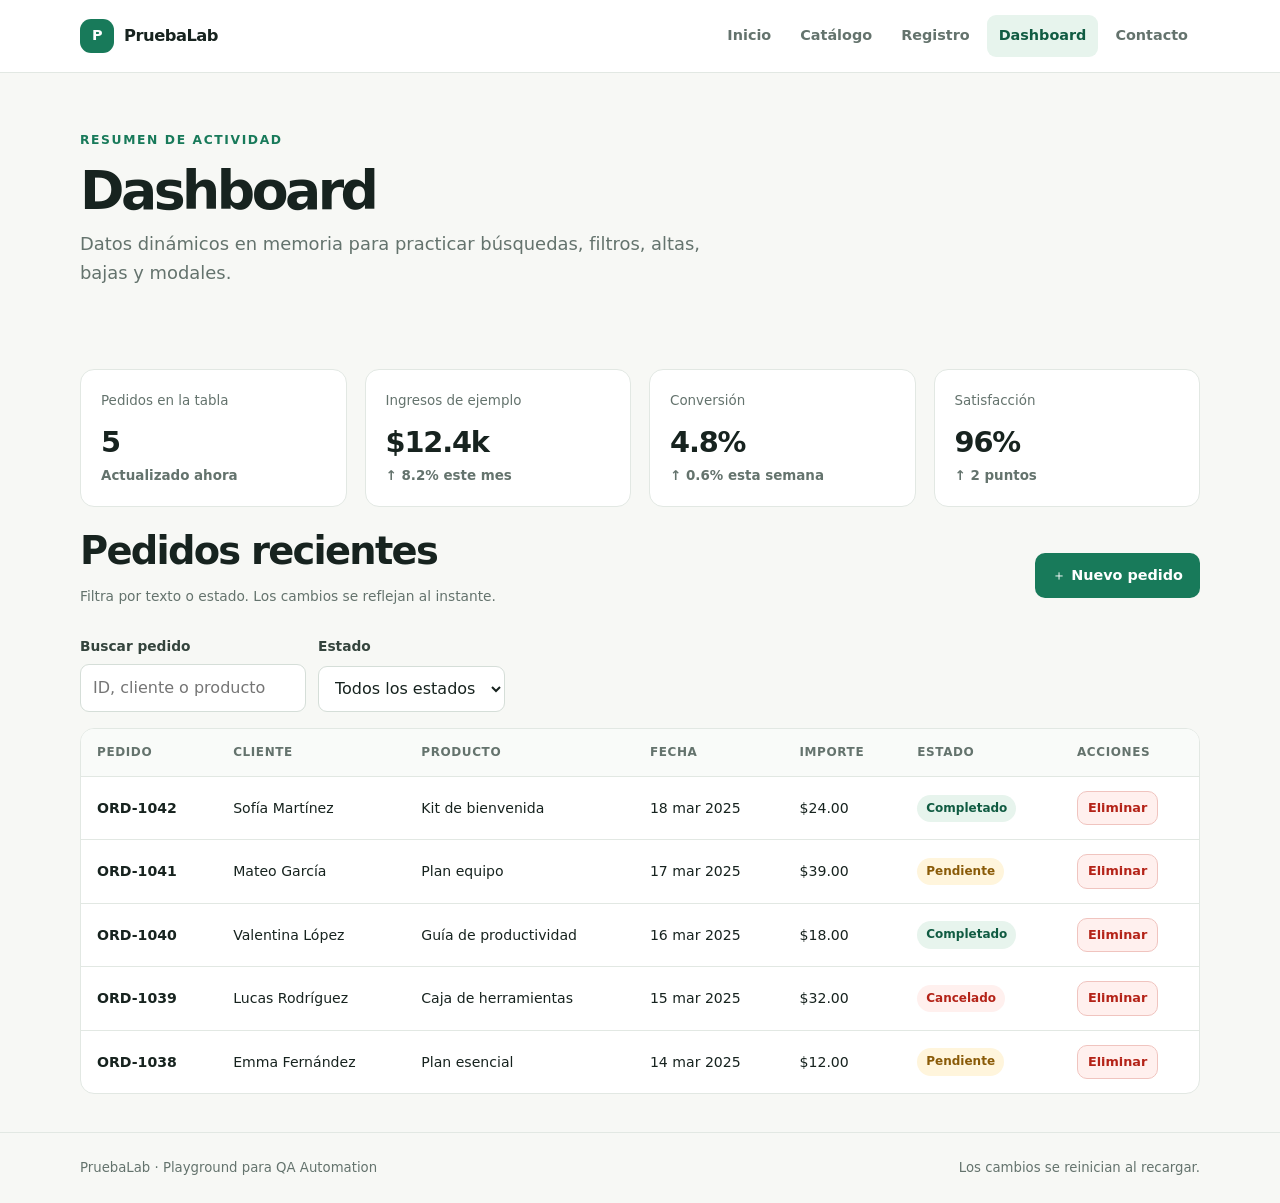
==== dashboard.html @ 6ac61b3a "feat: subir pagina web a git" ====
<!doctype html>
<html lang="es">
<head>
  <meta charset="utf-8">
  <meta name="viewport" content="width=device-width, initial-scale=1">
  <meta name="description" content="Dashboard interactivo con tabla, filtros, modal y alertas para pruebas E2E.">
  <title>Dashboard — PruebaLab</title>
  <link rel="stylesheet" href="styles.css">
  <script src="app.js" defer></script>
</head>
<body>
  <header class="site-header"><nav class="nav-wrap" aria-label="Navegación principal">
    <a class="brand" href="index.html"><span class="brand-mark" aria-hidden="true">P</span> PruebaLab</a>
    <button class="menu-toggle" type="button" data-nav-toggle aria-expanded="false" aria-label="Abrir menú">☰</button>
    <div class="nav-links" data-nav-links><a href="index.html" data-page-link>Inicio</a><a href="catalog.html" data-page-link>Catálogo</a><a href="form.html" data-page-link>Registro</a><a href="dashboard.html" data-page-link>Dashboard</a><a href="contact.html" data-page-link>Contacto</a></div>
  </nav></header>
  <main>
    <section class="page-intro"><div class="container"><p class="eyebrow">Resumen de actividad</p><h1>Dashboard</h1><p class="lead">Datos dinámicos en memoria para practicar búsquedas, filtros, altas, bajas y modales.</p></div></section>
    <section class="section section--compact"><div class="container">
      <div class="stats-grid">
        <article class="stat-card"><span>Pedidos en la tabla</span><strong id="order-total" data-testid="order-total">5</strong><span class="stat-change">Actualizado ahora</span></article>
        <article class="stat-card"><span>Ingresos de ejemplo</span><strong>$12.4k</strong><span class="stat-change">↑ 8.2% este mes</span></article>
        <article class="stat-card"><span>Conversión</span><strong>4.8%</strong><span class="stat-change">↑ 0.6% esta semana</span></article>
        <article class="stat-card"><span>Satisfacción</span><strong>96%</strong><span class="stat-change">↑ 2 puntos</span></article>
      </div>
      <div class="table-toolbar">
        <div><h2>Pedidos recientes</h2><p class="muted small">Filtra por texto o estado. Los cambios se reflejan al instante.</p></div>
        <button class="button" id="btn-open-modal" type="button" data-testid="open-modal">＋ Nuevo pedido</button>
      </div>
      <div class="toolbar-controls">
        <div class="field"><label for="table-search">Buscar pedido</label><input id="table-search" name="tableSearch" type="search" placeholder="ID, cliente o producto" data-testid="table-search"></div>
        <div class="field"><label for="status-filter">Estado</label><select id="status-filter" name="status" class="filter-select" data-testid="status-filter"><option value="all">Todos los estados</option><option value="Completado">Completado</option><option value="Pendiente">Pendiente</option><option value="Cancelado">Cancelado</option></select></div>
      </div>
      <div class="table-wrap" style="margin-top: 16px">
        <table aria-label="Pedidos recientes">
          <thead><tr><th scope="col">Pedido</th><th scope="col">Cliente</th><th scope="col">Producto</th><th scope="col">Fecha</th><th scope="col">Importe</th><th scope="col">Estado</th><th scope="col">Acciones</th></tr></thead>
          <tbody id="orders-table" data-testid="orders-table"></tbody>
        </table>
      </div>
    </div></section>
    <div class="modal-backdrop" id="order-modal" hidden>
      <section class="modal" role="dialog" aria-modal="true" aria-labelledby="modal-title" aria-describedby="modal-description">
        <div class="modal-header"><div><p class="eyebrow">Nuevo registro</p><h2 id="modal-title">Crear pedido</h2></div><button class="icon-button" id="btn-close-modal" type="button" aria-label="Cerrar modal">×</button></div>
        <p class="modal-body" id="modal-description">Completa los datos para agregar una fila a la tabla.</p>
        <form id="order-form">
          <div class="field"><label for="order-customer">Nombre del cliente</label><input id="order-customer" name="customer" required minlength="2" placeholder="Nombre Apellido"></div>
          <div class="field" style="margin-top: 15px"><label for="order-item">Producto</label><select id="order-item" name="item" required><option value="">Selecciona un producto</option><option>Kit de bienvenida</option><option>Plan esencial</option><option>Guía de productividad</option><option>Caja de herramientas</option><option>Plan equipo</option><option>Plantillas creativas</option></select></div>
          <div class="modal-actions" style="margin-top: 22px"><button class="button button--secondary" id="btn-cancel-modal" type="button">Cancelar</button><button class="button" id="btn-create-order" type="submit">Guardar pedido</button></div>
        </form>
      </section>
    </div>
    <div class="toast-region" id="toast-region" aria-live="polite" aria-atomic="true"></div>
  </main>
  <footer class="site-footer"><div class="container footer-inner"><span>PruebaLab · Playground para QA Automation</span><span>Los cambios se reinician al recargar.</span></div></footer>
</body>
</html>
---- styles.css ----
:root {
  color-scheme: light;
  --ink: #17231f;
  --muted: #64736d;
  --paper: #f7f8f5;
  --surface: #fff;
  --line: #e2e8e3;
  --brand: #187a5a;
  --brand-dark: #105b42;
  --brand-soft: #e7f4ed;
  --danger: #b42318;
  --danger-soft: #fff0ee;
  --warning: #8a5b08;
  --warning-soft: #fff5dc;
  --radius: 16px;
  --shadow: 0 14px 40px rgb(23 35 31 / 7%);
  font-family: Inter, ui-sans-serif, system-ui, -apple-system, BlinkMacSystemFont, "Segoe UI", sans-serif;
  font-synthesis: none;
  text-rendering: optimizeLegibility;
}

* { box-sizing: border-box; }

body {
  min-width: 320px;
  margin: 0;
  background: var(--paper);
  color: var(--ink);
  line-height: 1.6;
}

a { color: inherit; }
button, input, select, textarea { font: inherit; }
button, a, input, select, textarea { -webkit-tap-highlight-color: transparent; }
button { cursor: pointer; }

.site-header {
  position: sticky;
  z-index: 20;
  top: 0;
  border-bottom: 1px solid var(--line);
  background: rgb(255 255 255 / 94%);
  backdrop-filter: blur(12px);
}

.nav-wrap {
  display: flex;
  width: min(1120px, calc(100% - 40px));
  min-height: 72px;
  margin: auto;
  align-items: center;
  justify-content: space-between;
  gap: 24px;
}

.brand {
  display: inline-flex;
  align-items: center;
  gap: 10px;
  color: var(--ink);
  font-size: 1.02rem;
  font-weight: 800;
  letter-spacing: -.03em;
  text-decoration: none;
  white-space: nowrap;
}

.brand-mark {
  display: grid;
  width: 34px;
  height: 34px;
  place-items: center;
  border-radius: 11px;
  background: var(--brand);
  color: white;
  font-size: .9rem;
}

.nav-links {
  display: flex;
  align-items: center;
  gap: 5px;
}

.nav-links a {
  padding: 9px 12px;
  border-radius: 9px;
  color: var(--muted);
  font-size: .9rem;
  font-weight: 650;
  text-decoration: none;
}

.nav-links a:hover, .nav-links a[aria-current="page"] {
  background: var(--brand-soft);
  color: var(--brand-dark);
}

.menu-toggle {
  display: none;
  width: 42px;
  height: 42px;
  border: 1px solid var(--line);
  border-radius: 10px;
  background: white;
  color: var(--ink);
}

main { min-height: calc(100vh - 145px); }
.container { width: min(1120px, calc(100% - 40px)); margin: 0 auto; }
.section { padding: 64px 0; }
.section--compact { padding: 38px 0; }

.eyebrow {
  margin: 0 0 12px;
  color: var(--brand);
  font-size: .77rem;
  font-weight: 800;
  letter-spacing: .13em;
  text-transform: uppercase;
}

h1, h2, h3, p { margin-top: 0; }
h1 {
  max-width: 760px;
  margin-bottom: 18px;
  font-size: clamp(2.4rem, 6vw, 4.65rem);
  letter-spacing: -.065em;
  line-height: 1.03;
}
h2 { margin-bottom: 12px; font-size: clamp(1.7rem, 3vw, 2.45rem); letter-spacing: -.045em; line-height: 1.15; }
h3 { margin-bottom: 8px; font-size: 1.12rem; letter-spacing: -.02em; }
.lead { max-width: 650px; color: var(--muted); font-size: 1.12rem; }
.muted { color: var(--muted); }
.small { font-size: .86rem; }
.section-heading { display: flex; margin-bottom: 24px; align-items: end; justify-content: space-between; gap: 20px; }
.section-heading p { max-width: 550px; margin-bottom: 0; color: var(--muted); }

.hero { padding: 88px 0 78px; }
.hero-grid { display: grid; align-items: center; grid-template-columns: 1.1fr .9fr; gap: 54px; }
.hero h1 span { color: var(--brand); }
.hero-actions { display: flex; margin-top: 28px; flex-wrap: wrap; gap: 12px; }
.hero-note { display: flex; margin-top: 28px; align-items: center; gap: 10px; color: var(--muted); font-size: .9rem; }
.status-dot { width: 9px; height: 9px; border-radius: 50%; background: #27a36e; box-shadow: 0 0 0 4px #dff3e8; }

.hero-card {
  padding: 28px;
  border: 1px solid var(--line);
  border-radius: 24px;
  background: var(--surface);
  box-shadow: var(--shadow);
}
.hero-card-top { display: flex; margin-bottom: 26px; align-items: center; justify-content: space-between; }
.hero-card-top strong { font-size: .95rem; }
.code-dots { display: flex; gap: 5px; }
.code-dots span { width: 8px; height: 8px; border-radius: 50%; background: #d7dfd9; }
.code-sample { overflow: hidden; padding: 19px; border-radius: 13px; background: #17231f; color: #d9e8df; font: .83rem/1.9 ui-monospace, SFMono-Regular, Consolas, monospace; }
.code-sample .green { color: #9ce2b3; }
.code-sample .yellow { color: #f5d485; }
.metric-row { display: grid; margin-top: 20px; grid-template-columns: repeat(3, 1fr); gap: 10px; }
.metric { padding: 13px; border-radius: 12px; background: var(--paper); }
.metric strong { display: block; font-size: 1.12rem; }
.metric span { color: var(--muted); font-size: .74rem; }

.feature-grid, .product-grid, .stats-grid, .link-grid { display: grid; grid-template-columns: repeat(3, 1fr); gap: 18px; }
.card {
  padding: 23px;
  border: 1px solid var(--line);
  border-radius: var(--radius);
  background: var(--surface);
}
.card p:last-child { margin-bottom: 0; }
.feature-icon, .product-icon {
  display: grid;
  width: 43px;
  height: 43px;
  margin-bottom: 18px;
  place-items: center;
  border-radius: 13px;
  background: var(--brand-soft);
  color: var(--brand-dark);
  font-size: 1.2rem;
}
.link-card { display: block; color: inherit; text-decoration: none; transition: transform .18s ease, box-shadow .18s ease; }
.link-card:hover { transform: translateY(-3px); box-shadow: var(--shadow); }
.link-card .arrow { color: var(--brand); font-size: 1.2rem; }

.button {
  display: inline-flex;
  min-height: 44px;
  padding: 10px 16px;
  align-items: center;
  justify-content: center;
  gap: 8px;
  border: 1px solid transparent;
  border-radius: 10px;
  background: var(--brand);
  color: white;
  font-size: .9rem;
  font-weight: 750;
  text-decoration: none;
  transition: background .15s ease, transform .15s ease;
}
.button:hover { transform: translateY(-1px); background: var(--brand-dark); }
.button:disabled { cursor: not-allowed; opacity: .58; transform: none; }
.button--secondary { border-color: var(--line); background: white; color: var(--ink); }
.button--secondary:hover { background: #f1f5f2; }
.button--danger { border-color: #f0c4bf; background: var(--danger-soft); color: var(--danger); }
.button--danger:hover { background: #ffe2de; }
.button--small { min-height: 34px; padding: 6px 10px; font-size: .8rem; }
.icon-button { display: inline-grid; width: 38px; height: 38px; place-items: center; border: 1px solid var(--line); border-radius: 10px; background: white; color: var(--ink); font-size: 1.1rem; }
.icon-button:hover { background: var(--paper); }

.page-intro { padding: 58px 0 26px; }
.page-intro h1 { margin-bottom: 12px; font-size: clamp(2.2rem, 5vw, 3.35rem); }
.toolbar { display: flex; margin: 20px 0 24px; align-items: end; justify-content: space-between; gap: 16px; }
.toolbar-controls { display: flex; flex-wrap: wrap; gap: 12px; }
.field { display: grid; gap: 7px; }
.field label, .field-label { color: #34443d; font-size: .86rem; font-weight: 700; }
.field input, .field select, .field textarea, .control {
  width: 100%;
  min-height: 44px;
  padding: 10px 12px;
  border: 1px solid #d5ded8;
  border-radius: 9px;
  outline: none;
  background: white;
  color: var(--ink);
}
.field textarea { min-height: 130px; resize: vertical; }
.field input:focus, .field select:focus, .field textarea:focus, .control:focus { border-color: var(--brand); box-shadow: 0 0 0 3px rgb(24 122 90 / 13%); }
.field input[aria-invalid="true"], .field textarea[aria-invalid="true"] { border-color: var(--danger); }
.field-hint { color: var(--muted); font-size: .78rem; }
.field-error { min-height: 1em; color: var(--danger); font-size: .8rem; }
.field-row { display: grid; grid-template-columns: repeat(2, 1fr); gap: 17px; }
.form-layout { display: grid; grid-template-columns: minmax(0, 1.5fr) minmax(250px, .75fr); align-items: start; gap: 22px; }
.form-card { padding: 26px; border: 1px solid var(--line); border-radius: var(--radius); background: white; }
.form-card .field + .field, .form-card .field-row + .field, .form-card .field + .field-row { margin-top: 18px; }
.choice-group { display: flex; flex-wrap: wrap; gap: 12px 20px; }
.choice { display: inline-flex; align-items: center; gap: 8px; color: #34443d; font-size: .9rem; }
.choice input { accent-color: var(--brand); }
.checkbox-row { display: flex; align-items: flex-start; gap: 9px; color: #34443d; font-size: .88rem; }
.checkbox-row input { margin-top: 5px; accent-color: var(--brand); }
.form-actions { display: flex; margin-top: 22px; flex-wrap: wrap; gap: 10px; }
.form-status { display: none; margin: 16px 0 0; padding: 13px 15px; border-radius: 10px; font-size: .9rem; }
.form-status.is-visible { display: block; }
.form-status.is-success { background: var(--brand-soft); color: var(--brand-dark); }
.form-status.is-error { background: var(--danger-soft); color: var(--danger); }
.form-status.is-info { background: var(--warning-soft); color: var(--warning); }
.aside-card { position: sticky; top: 94px; }
.aside-card ul { margin: 16px 0 0; padding-left: 20px; color: var(--muted); }
.aside-card li + li { margin-top: 8px; }
.conditional-field[hidden] { display: none; }

.stats-grid { grid-template-columns: repeat(4, 1fr); }
.stat-card { padding: 20px; border: 1px solid var(--line); border-radius: 14px; background: white; }
.stat-card span { display: block; color: var(--muted); font-size: .84rem; }
.stat-card strong { display: block; margin-top: 7px; font-size: 1.8rem; letter-spacing: -.04em; }
.stat-change { color: var(--brand); font-size: .78rem; font-weight: 700; }
.table-wrap { overflow-x: auto; border: 1px solid var(--line); border-radius: 14px; background: white; }
table { width: 100%; border-collapse: collapse; text-align: left; }
th, td { padding: 14px 16px; border-bottom: 1px solid var(--line); white-space: nowrap; }
th { background: #f9fbf9; color: var(--muted); font-size: .75rem; letter-spacing: .05em; text-transform: uppercase; }
td { font-size: .88rem; }
tbody tr:last-child td { border-bottom: 0; }
tbody tr:hover { background: #fbfdfb; }
.badge { display: inline-flex; padding: 4px 9px; align-items: center; border-radius: 999px; background: var(--brand-soft); color: var(--brand-dark); font-size: .75rem; font-weight: 750; }
.badge--pending { background: var(--warning-soft); color: var(--warning); }
.badge--cancelled { background: var(--danger-soft); color: var(--danger); }
.empty-state { padding: 36px 16px; color: var(--muted); text-align: center; }
.table-toolbar { display: flex; margin: 22px 0 14px; align-items: center; justify-content: space-between; gap: 14px; }
.table-toolbar .field { width: min(310px, 100%); }
.row-actions { display: flex; gap: 7px; }

.modal-backdrop { position: fixed; z-index: 50; inset: 0; display: grid; padding: 20px; place-items: center; background: rgb(13 27 21 / 54%); }
.modal-backdrop[hidden] { display: none; }
.modal {
  width: min(480px, 100%);
  padding: 24px;
  border: 1px solid var(--line);
  border-radius: 18px;
  background: white;
  box-shadow: 0 24px 80px rgb(0 0 0 / 22%);
}
.modal-header { display: flex; align-items: start; justify-content: space-between; gap: 20px; }
.modal-header h2 { margin-bottom: 5px; font-size: 1.55rem; }
.modal-body { margin: 16px 0 22px; color: var(--muted); }
.modal-actions { display: flex; justify-content: flex-end; gap: 10px; }
.toast-region { position: fixed; z-index: 60; right: 20px; bottom: 20px; display: grid; width: min(380px, calc(100% - 40px)); gap: 10px; }
.toast { padding: 14px 16px; border: 1px solid #c9e6d4; border-radius: 12px; background: #f0fbf4; color: var(--brand-dark); box-shadow: var(--shadow); }
.toast--error { border-color: #f0c4bf; background: var(--danger-soft); color: var(--danger); }

.product-card { display: flex; min-height: 270px; flex-direction: column; }
.product-card .product-icon { font-size: 1.35rem; }
.product-meta { display: flex; margin: 2px 0 12px; align-items: center; justify-content: space-between; gap: 8px; }
.product-price { font-size: 1.2rem; font-weight: 800; }
.product-card .button { margin-top: auto; align-self: flex-start; }
.filter-select { width: 185px; }
.load-more-wrap { display: flex; margin-top: 26px; justify-content: center; }
.result-count { color: var(--muted); font-size: .85rem; }

.site-footer { padding: 24px 0; border-top: 1px solid var(--line); color: var(--muted); font-size: .83rem; }
.footer-inner { display: flex; justify-content: space-between; gap: 16px; }
.visually-hidden { position: absolute; overflow: hidden; width: 1px; height: 1px; clip: rect(0, 0, 0, 0); white-space: nowrap; clip-path: inset(50%); }

@media (max-width: 780px) {
  .nav-wrap { min-height: 64px; }
  .menu-toggle { display: inline-grid; place-items: center; }
  .nav-links { position: absolute; top: calc(100% + 1px); right: 0; left: 0; display: none; padding: 10px 20px 16px; border-bottom: 1px solid var(--line); background: white; }
  .nav-links.is-open { display: grid; }
  .nav-links a { padding: 11px 12px; }
  .hero { padding: 60px 0; }
  .hero-grid, .form-layout { grid-template-columns: 1fr; }
  .hero-grid { gap: 34px; }
  .aside-card { position: static; }
  .feature-grid, .product-grid, .link-grid { grid-template-columns: repeat(2, 1fr); }
  .stats-grid { grid-template-columns: repeat(2, 1fr); }
}

@media (max-width: 540px) {
  .container, .nav-wrap { width: min(100% - 30px, 1120px); }
  .section { padding: 46px 0; }
  .hero { padding: 48px 0; }
  .hero-card { padding: 20px; }
  .feature-grid, .product-grid, .link-grid, .field-row { grid-template-columns: 1fr; }
  .toolbar, .section-heading, .footer-inner { align-items: stretch; flex-direction: column; }
  .toolbar-controls { width: 100%; }
  .toolbar-controls .field, .filter-select { width: 100%; }
  .form-card { padding: 20px; }
  .stats-grid { gap: 10px; }
  .stat-card { padding: 15px; }
  .stat-card strong { font-size: 1.5rem; }
  .metric-row { grid-template-columns: 1fr; }
  .table-toolbar { align-items: stretch; flex-direction: column; }
}

@media (prefers-reduced-motion: reduce) {
  *, *::before, *::after { scroll-behavior: auto !important; transition-duration: .01ms !important; animation-duration: .01ms !important; }
}
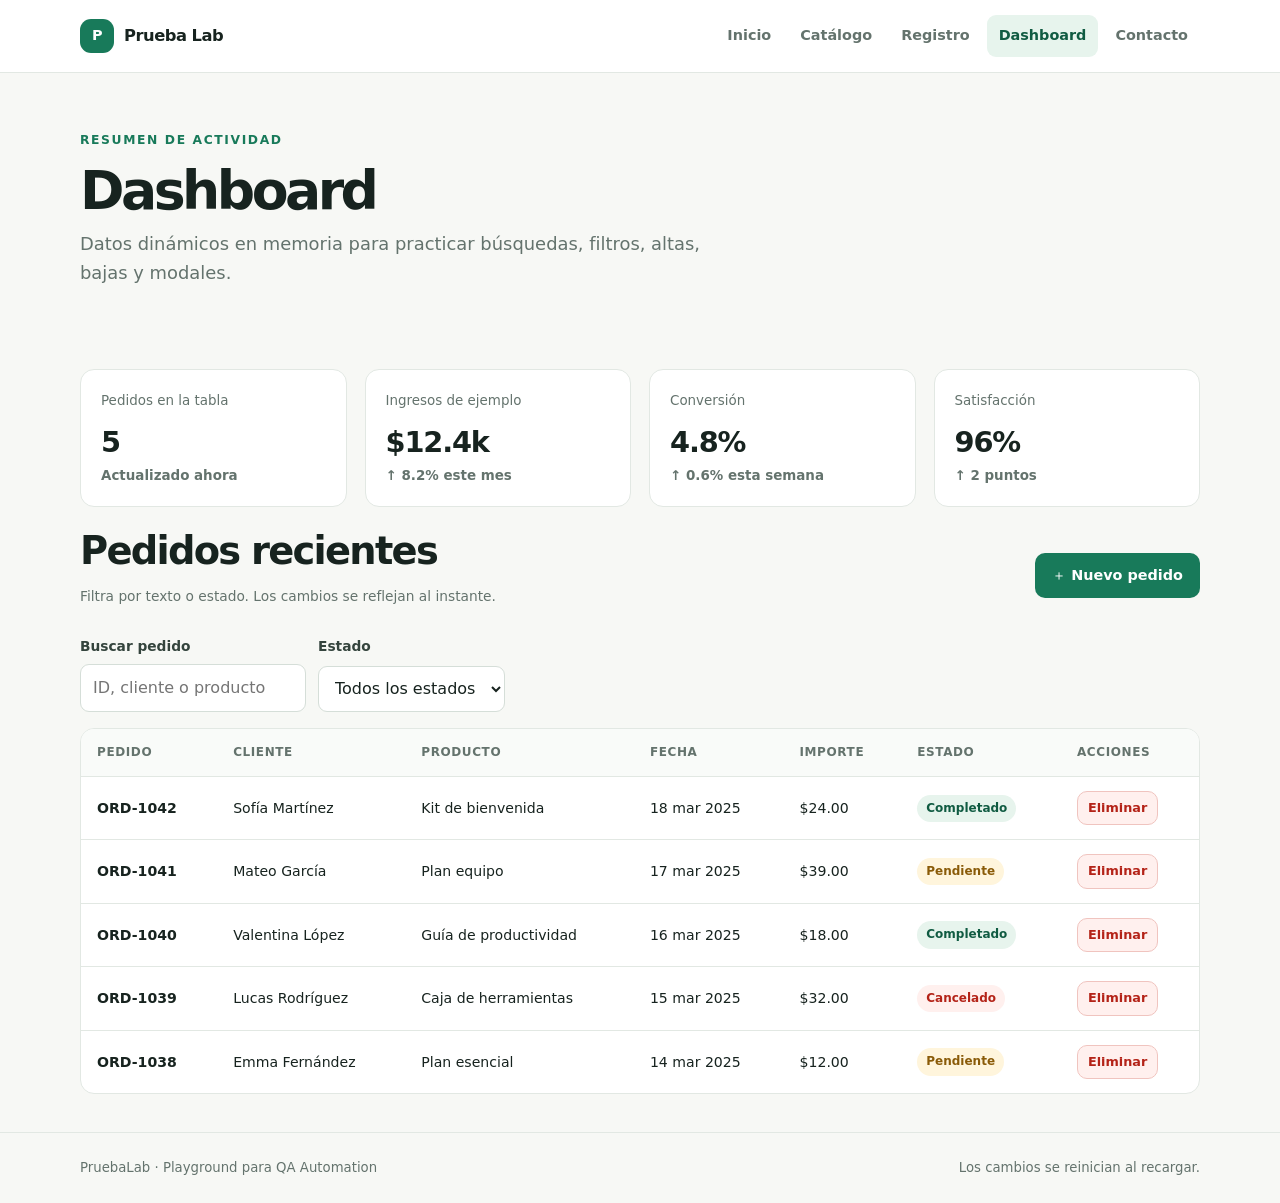
==== commit 0071e4db: "test: Prueba gitActions" ====
--- a/dashboard.html
+++ b/dashboard.html
@@ -10,7 +10,7 @@
 </head>
 <body>
   <header class="site-header"><nav class="nav-wrap" aria-label="Navegación principal">
-    <a class="brand" href="index.html"><span class="brand-mark" aria-hidden="true">P</span> PruebaLab</a>
+    <a class="brand" href="index.html"><span class="brand-mark" aria-hidden="true">P</span> Prueba Lab</a>
     <button class="menu-toggle" type="button" data-nav-toggle aria-expanded="false" aria-label="Abrir menú">☰</button>
     <div class="nav-links" data-nav-links><a href="index.html" data-page-link>Inicio</a><a href="catalog.html" data-page-link>Catálogo</a><a href="form.html" data-page-link>Registro</a><a href="dashboard.html" data-page-link>Dashboard</a><a href="contact.html" data-page-link>Contacto</a></div>
   </nav></header>
